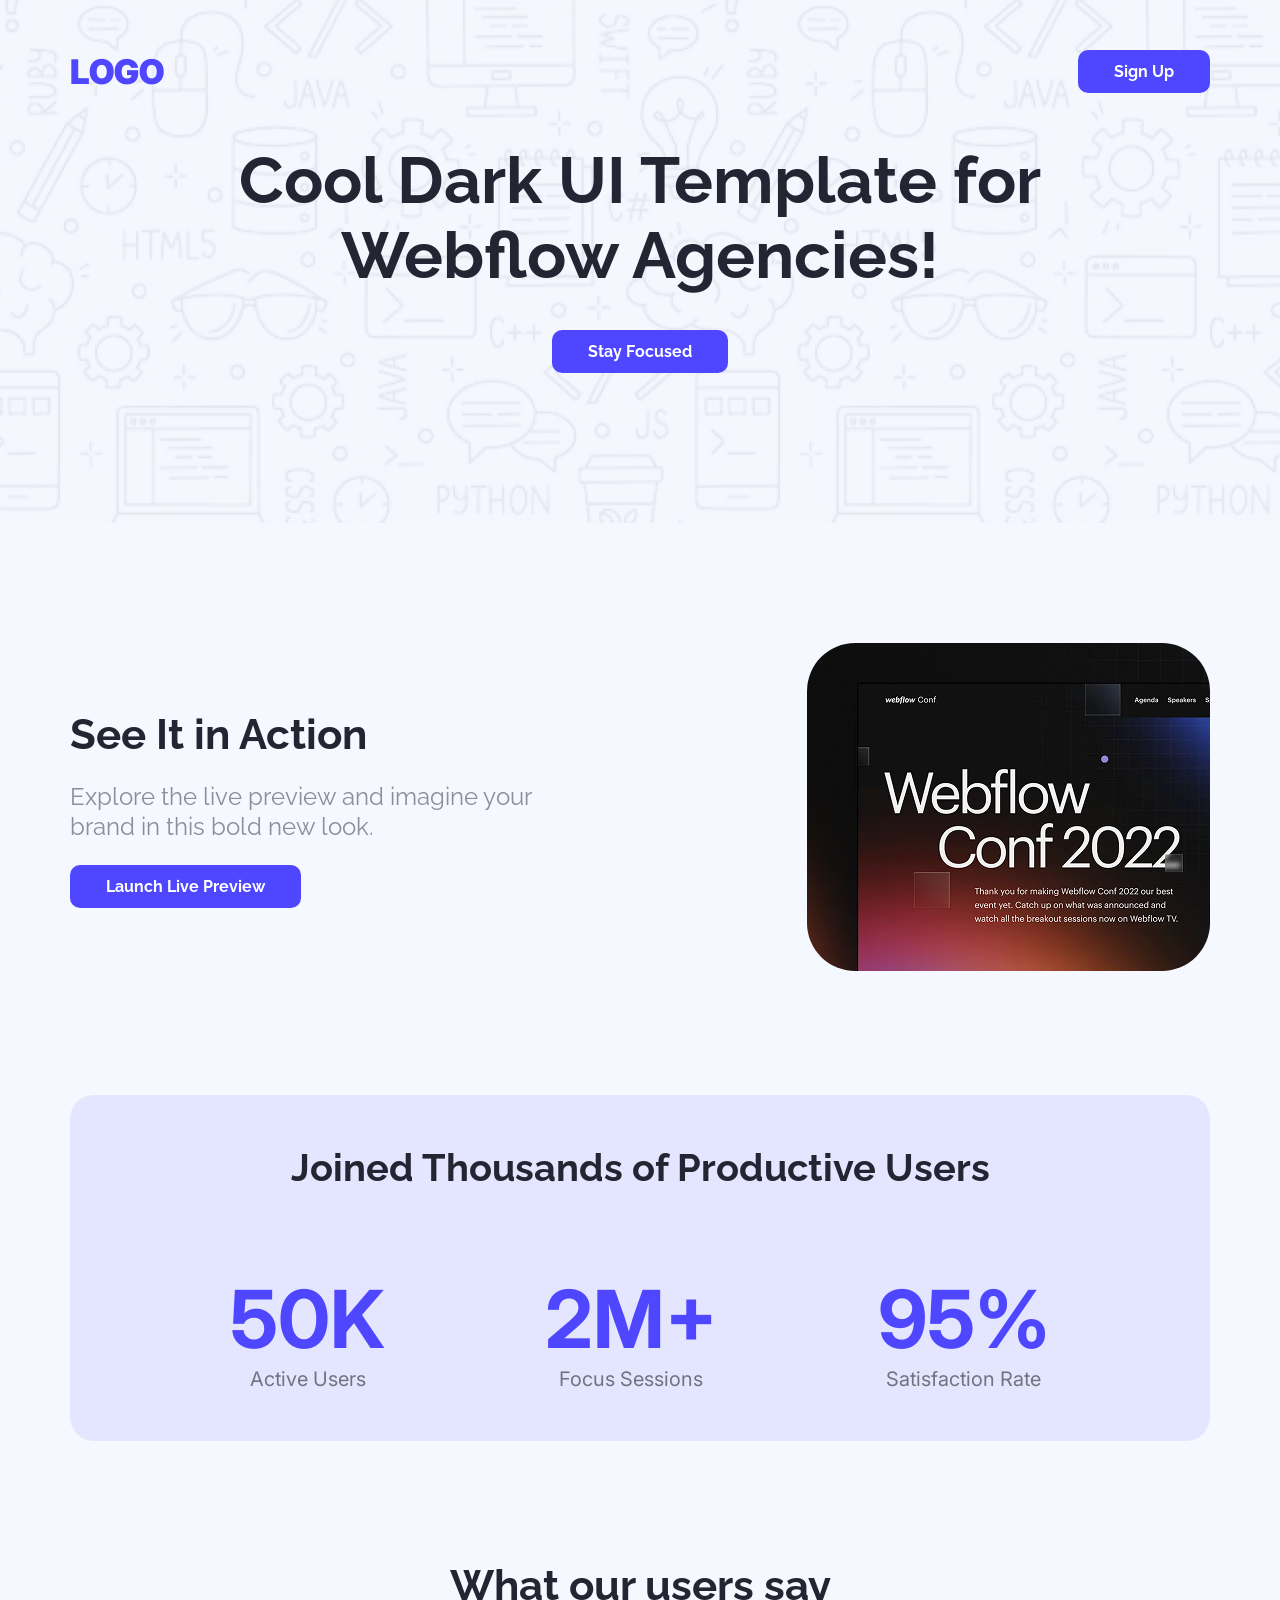
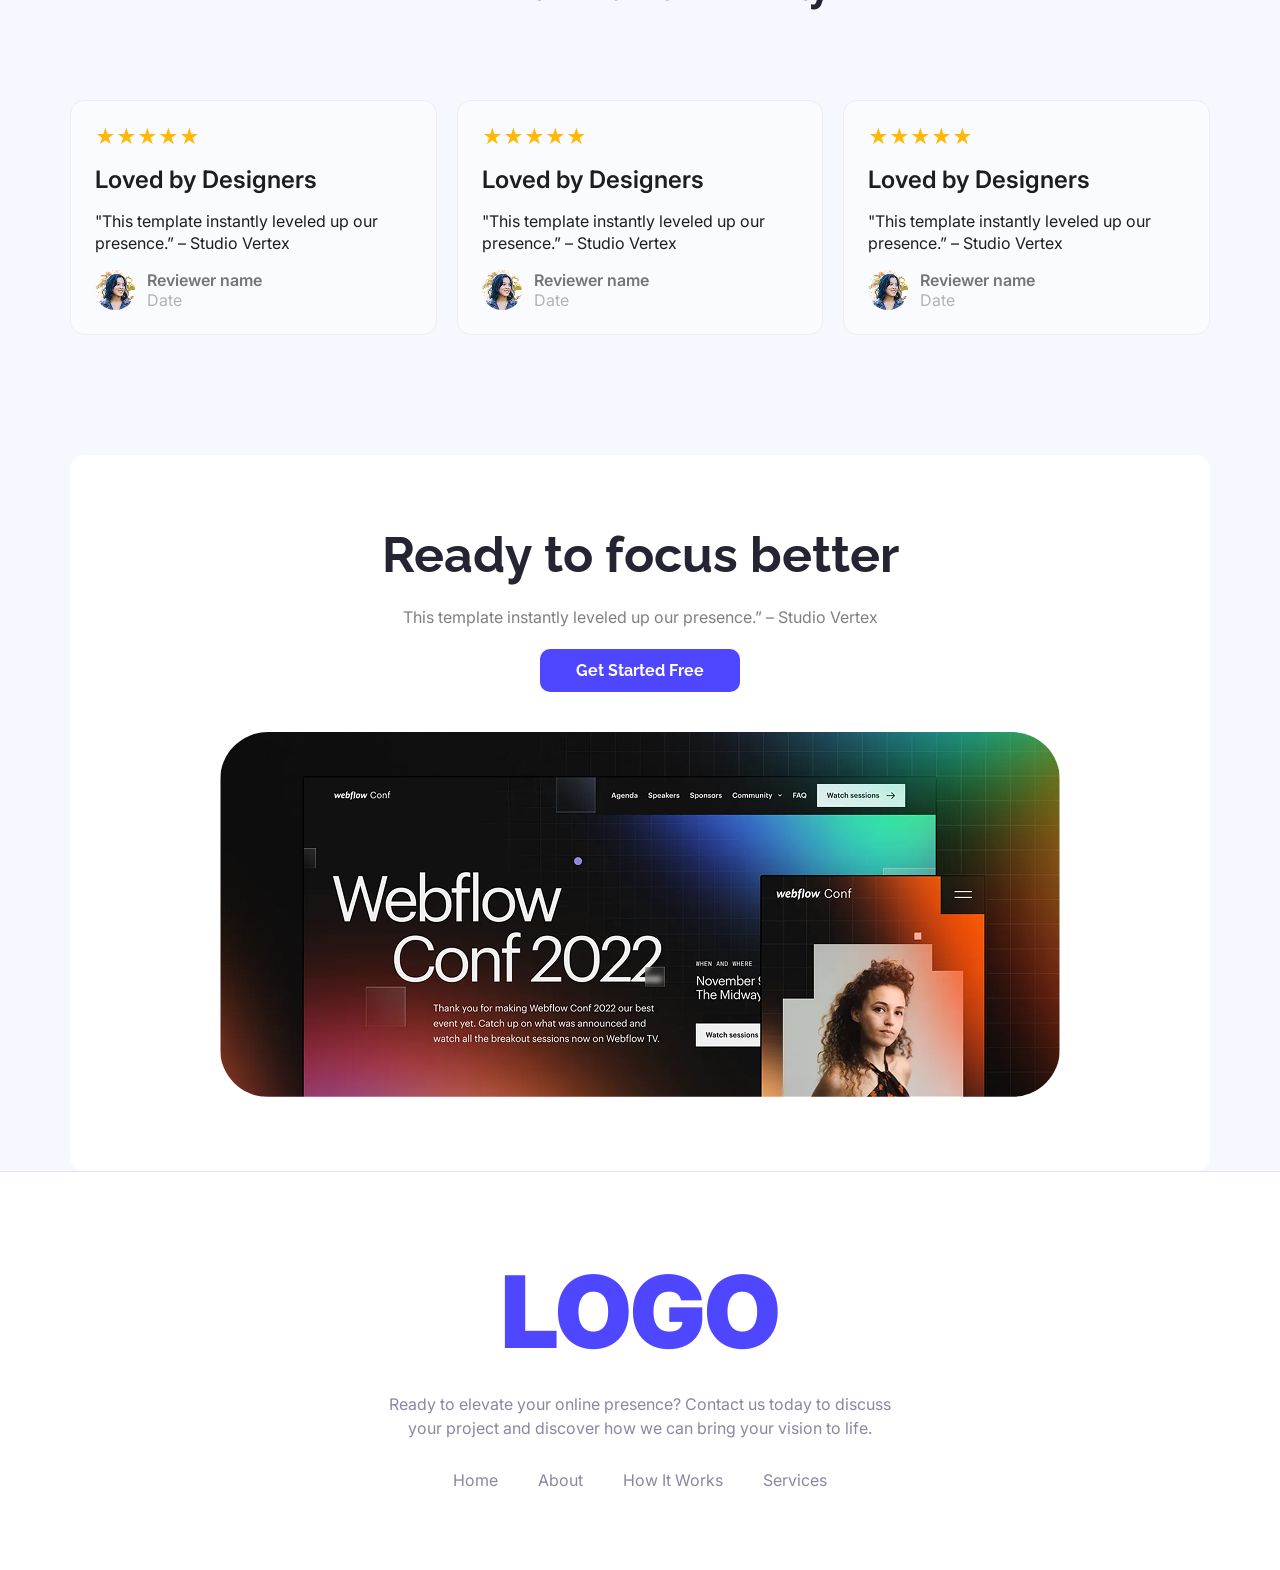
==== Assignment-1.html @ 6a6bd615 "added new assignment file" ====
<!DOCTYPE html>
<html lang="en">
<head>
    <meta charset="UTF-8">
    <meta name="viewport" content="width=device-width, initial-scale=1.0">
    <title>Webflow Agency Template</title>
    <link rel="stylesheet" href="style.css">
    <link rel="preconnect" href="https://fonts.googleapis.com">
    <link rel="preconnect" href="https://fonts.gstatic.com" crossorigin>
    <link href="https://fonts.googleapis.com/css2?family=Inter:wght@400;500;600;700;900&family=Raleway:wght@400;500;700&display=swap" rel="stylesheet">
</head>
<body>

    <div class="page-wrapper">

        <!-- Header and Hero Section -->
        <header class="hero-section">
            <nav class="navbar">
                <div class="logo">LOGO</div>
                <button class="btn btn-primary">Sign Up</button>
            </nav>
            <div class="hero-content">
                <h1>Cool Dark UI Template for Webflow Agencies!</h1>
                <button class="btn btn-primary">Stay Focused</button>
            </div>
        </header>

        <main>
            <!-- See It in Action Section -->
            <section class="action-section">
                <div class="action-content">
                    <h2>See It in Action</h2>
                    <p>Explore the live preview and imagine your brand in this bold new look.</p>
                    <button class="btn btn-primary">Launch Live Preview</button>
                </div>
                <div class="action-image">
                    <img src="images/wc-mini.png" alt="Webflow Conf 2022 Preview">
                </div>
            </section>

            <!-- Stats Section -->
            <section class="stats-section">
                <h3>Joined Thousands of Productive Users</h3>
                <div class="stats-grid">
                    <div class="stat-item">
                        <div class="stat-number">50K</div>
                        <div class="stat-label">Active Users</div>
                    </div>
                    <div class="stat-item">
                        <div class="stat-number">2M+</div>
                        <div class="stat-label">Focus Sessions</div>
                    </div>
                    <div class="stat-item">
                        <div class="stat-number">95%</div>
                        <div class="stat-label">Satisfaction Rate</div>
                    </div>
                </div>
            </section>

            <!-- Testimonials Section -->
            <section class="testimonials-section">
                <h4>What our users say</h4>
                <div class="testimonials-grid">
                    <div class="review-card">
                        <div class="rating">★★★★★</div>
                        <h5>Loved by Designers</h5>
                        <p>"This template instantly leveled up our presence.” – Studio Vertex</p>
                        <div class="reviewer">
                            <img src="images/avatar.png" alt="Reviewer">
                            <div class="reviewer-info">
                                <span class="reviewer-name">Reviewer name</span>
                                <span class="review-date">Date</span>
                            </div>
                        </div>
                    </div>
                    <div class="review-card">
                        <div class="rating">★★★★★</div>
                        <h5>Loved by Designers</h5>
                        <p>"This template instantly leveled up our presence.” – Studio Vertex</p>
                        <div class="reviewer">
                            <img src="images/avatar.png" alt="Reviewer">
                            <div class="reviewer-info">
                                <span class="reviewer-name">Reviewer name</span>
                                <span class="review-date">Date</span>
                            </div>
                        </div>
                    </div>
                    <div class="review-card">
                        <div class="rating">★★★★★</div>
                        <h5>Loved by Designers</h5>
                        <p>"This template instantly leveled up our presence.” – Studio Vertex</p>
                        <div class="reviewer">
                            <img src="images/avatar.png" alt="Reviewer">
                            <div class="reviewer-info">
                                <span class="reviewer-name">Reviewer name</span>
                                <span class="review-date">Date</span>
                            </div>
                        </div>
                    </div>
                </div>
            </section>

            <!-- Focus Section -->
            <section class="focus-section">
                <h6>Ready to focus better</h6>
                <p>This template instantly leveled up our presence.” – Studio Vertex</p>
                <button class="btn btn-primary">Get Started Free</button>
                <div class="focus-image">
                    <img src="images/wc-big.png" alt="Webflow Conf 2022 Large Preview">
                </div>
            </section>

            <!-- Contact Section -->
            
        </main>

        <!-- Footer Section -->
        <footer class="footer-section">
            <div class="footer-content">
                <div class="footer-logo">LOGO</div>
                <p>Ready to elevate your online presence? Contact us today to discuss your project and discover how we can bring your vision to life.</p>
                <nav class="footer-nav">
                    <a href="#">Home</a>
                    <a href="#">About</a>
                    <a href="#">How It Works</a>
                    <a href="#">Services</a>
                </nav>
            </div>
        </footer>

    </div>

</body>
</html>
---- style.css ----
/* Basic Reset & Global Styles */
* {
    margin: 0;
    padding: 0;
    box-sizing: border-box;
}

body {
    font-family: 'Inter', sans-serif;
    background-color: #F5F8FF;
    color: #252432;
}

.page-wrapper {
    width: 100%;
    max-width: 1440px;
    margin: 0 auto;
    overflow-x: hidden;
}

h1, h2, h3, h4, h5, h6 {
    font-family: 'Raleway', sans-serif;
    font-weight: 700;
}

p {
    color: rgba(37, 36, 50, 0.5);
    line-height: 1.5;
}

section {
    padding: 80px 0;
    display: flex;
    flex-direction: column;
    align-items: center;
    gap: 40px;
}

.btn {
    font-family: 'Raleway', sans-serif;
    font-weight: 700;
    font-size: 16px;
    color: #FFFFFF;
    background-color: #4E47FF;
    border: none;
    border-radius: 10px;
    padding: 12px 36px;
    cursor: pointer;
    text-align: center;
    transition: all 0.3s ease;
}

.btn:hover {
    background-color: #645EFF; /* A slightly lighter shade of the original blue */
    transform: translateY(-3px); /* Lifts the button up by 3 pixels */
    box-shadow: 0 4px 8px rgba(0, 0, 0, 0.15); /* Adds a subtle shadow for depth */
}

/* Header & Hero Section */
.hero-section {
    background-image: url('images/Hero-bg.png'); /* Replace with your hero background image */
    background-size: auto;
    background-repeat: repeat;
    background-position: center;
    background-color: rgba(78, 71, 255, 0.01);
    display: flex;
    flex-direction: column;
    align-items: center;
    padding-bottom: 150px;
}

.navbar {
    width: 1140px;
    display: flex;
    justify-content: space-between;
    align-items: center;
    padding: 50px 0;
}

.logo {
    font-family: 'Inter', sans-serif;
    font-weight: 900;
    font-size: 34px;
    color: #4E47FF;
}

.hero-content {
    display: flex;
    flex-direction: column;
    align-items: center;
    gap: 37px;
    text-align: center;
}

.hero-content h1 {
    font-size: 65px;
    line-height: 1.15;
    max-width: 905px;
}

/* Action Section */
.action-section {
    flex-direction: row;
    justify-content: space-between;
    align-items: center;
    width: 1140px;
    margin: 0 auto;
    padding: 120px 0;
}

.action-content {
    display: flex;
    flex-direction: column;
    align-items: flex-start;
    gap: 23px;
    max-width: 517px;
}

.action-content h2 {
    font-size: 42px;
}

.action-content p {
    font-family: 'Raleway', sans-serif;
    font-size: 24px;
    line-height: 1.25;
}

.action-image img {
    width: 403px;
    height: 328px;
    border-radius: 48px;
    object-fit: cover;
}

/* Stats Section */
.stats-section {
    background: rgba(78, 71, 255, 0.1);
    border-radius: 24px;
    width: 1140px;
    margin: 0 auto;
    padding: 50px 80px;
    text-align: center;
}

.stats-section h3 {
    font-size: 38px;
    margin-bottom: 40px;
}

.stats-grid {
    display: flex;
    justify-content: space-around;
    align-items: center;
    width: 100%;
}

.stat-item {
    display: flex;
    flex-direction: column;
    align-items: center;
}

.stat-number {
    font-family: 'Inter', sans-serif;
    font-weight: 700;
    font-size: 80px;
    color: #4E47FF;
}

.stat-label {
    font-size: 20px;
    color: rgba(0, 0, 0, 0.5);
}

/* Testimonials Section */
.testimonials-section {
    width: 1140px;
    margin: 0 auto;
    padding: 120px 0;
}

.testimonials-section h4 {
    font-size: 42px;
    text-align: center;
    margin-bottom: 50px;
}

.testimonials-grid {
    display: flex;
    gap: 20px;
    width: 100%;
}

.review-card {
    background: rgba(255, 255, 255, 0.5);
    border: 1px solid #F2EDED;
    border-radius: 14px;
    padding: 24px;
    display: flex;
    flex-direction: column;
    gap: 16px;
    flex: 1;
}

.review-card .rating {
    color: #FFB805;
    font-size: 20px;
}

.review-card h5 {
    font-family: 'Inter', sans-serif;
    font-weight: 600;
    font-size: 24px;
    color: #1E1E1E;
}

.review-card p {
    font-size: 16px;
    line-height: 1.4;
    color: #1E1E1E;
    flex-grow: 1;
}

.reviewer {
    display: flex;
    align-items: center;
    gap: 12px;
}

.reviewer img {
    width: 40px;
    height: 40px;
    border-radius: 50%;
    object-fit: cover;
}

.reviewer-info {
    display: flex;
    flex-direction: column;
}

.reviewer-name {
    font-weight: 600;
    font-size: 16px;
    color: #757575;
}

.review-date {
    font-size: 16px;
    color: #B3B3B3;
}

/* Focus Section */
.focus-section {
    background-color: #FFFFFF;
    border-radius: 14px;
    width: 1140px;
    margin: 0 auto;
    padding: 70px;
    gap: 20px;
}

.focus-section h6 {
    font-size: 50px;
    line-height: 1.2;
}

.focus-section p {
    font-size: 16px;
    color: rgba(0, 0, 0, 0.5);
}

.focus-image img {
    width: 840px;
    border-radius: 48px;
    margin-top: 20px;
}

/* Contact Section */
.contact-section {
    flex-direction: row;
    width: 1140px;
    margin: 0 auto;
    justify-content: space-between;
    align-items: center;
    padding: 120px 0;
    gap: 100px;
}

.contact-heading h2 {
    font-size: 97px;
    line-height: 1.2;
    color: #000000;
}

.contact-form {
    display: flex;
    flex-direction: column;
    gap: 19px;
    width: 497px;
}

.form-group {
    display: flex;
    flex-direction: column;
    gap: 10px;
}

.form-group label {
    font-family: 'Inter', sans-serif;
    font-weight: 500;
    font-size: 18px;
    color: #000000;
}

.form-group input,
.form-group textarea {
    background: #FFFFFF;
    border: 1px solid #D6DDED;
    border-radius: 10px;
    padding: 20px 32px;
    font-family: 'Inter', sans-serif;
    font-size: 20px;
    color: rgba(0, 0, 0, 0.8);
}

.form-group input::placeholder,
.form-group textarea::placeholder {
    color: rgba(0, 0, 0, 0.5);
}

.form-group textarea {
    height: 135px;
    resize: vertical;
}

.btn-full {
    width: 100%;
    padding: 19px 0;
}

/* Footer Section */
.footer-section {
    background-color: #FFFFFF;
    border-top: 1px solid rgba(0, 0, 0, 0.1);
    padding: 80px 0;
}

.footer-content {
    display: flex;
    flex-direction: column;
    align-items: center;
    gap: 20px;
    text-align: center;
    max-width: 531px;
    margin: 0 auto;
}

.footer-logo {
    font-family: 'Inter', sans-serif;
    font-weight: 900;
    font-size: 100px;
    line-height: 1.2;
    color: #4E47FF;
}

.footer-content p {
    font-size: 16px;
    line-height: 1.5;
    color: #8987A1;
}

.footer-nav {
    display: flex;
    gap: 40px;
    margin-top: 10px;
}

.footer-nav a {
    text-decoration: none;
    font-family: 'Inter', sans-serif;
    font-size: 16px;
    color: #8987A1;
}
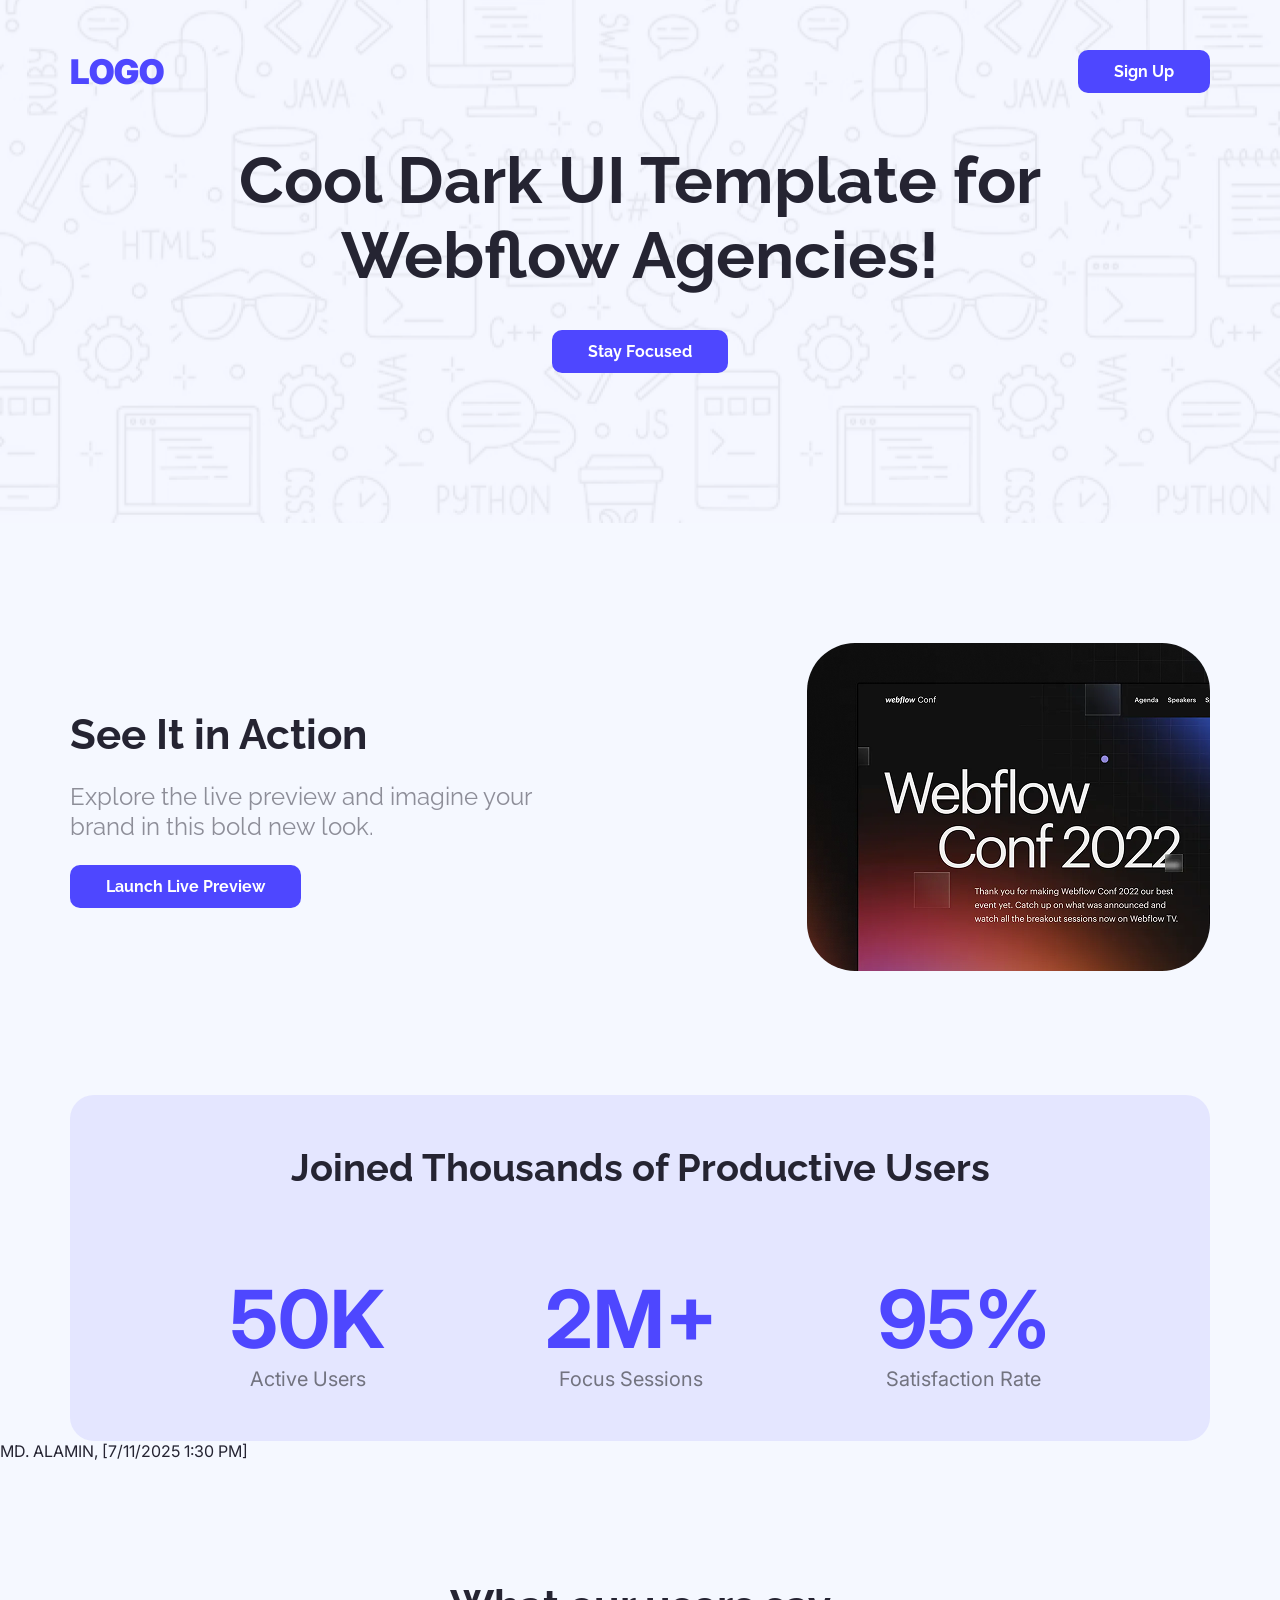
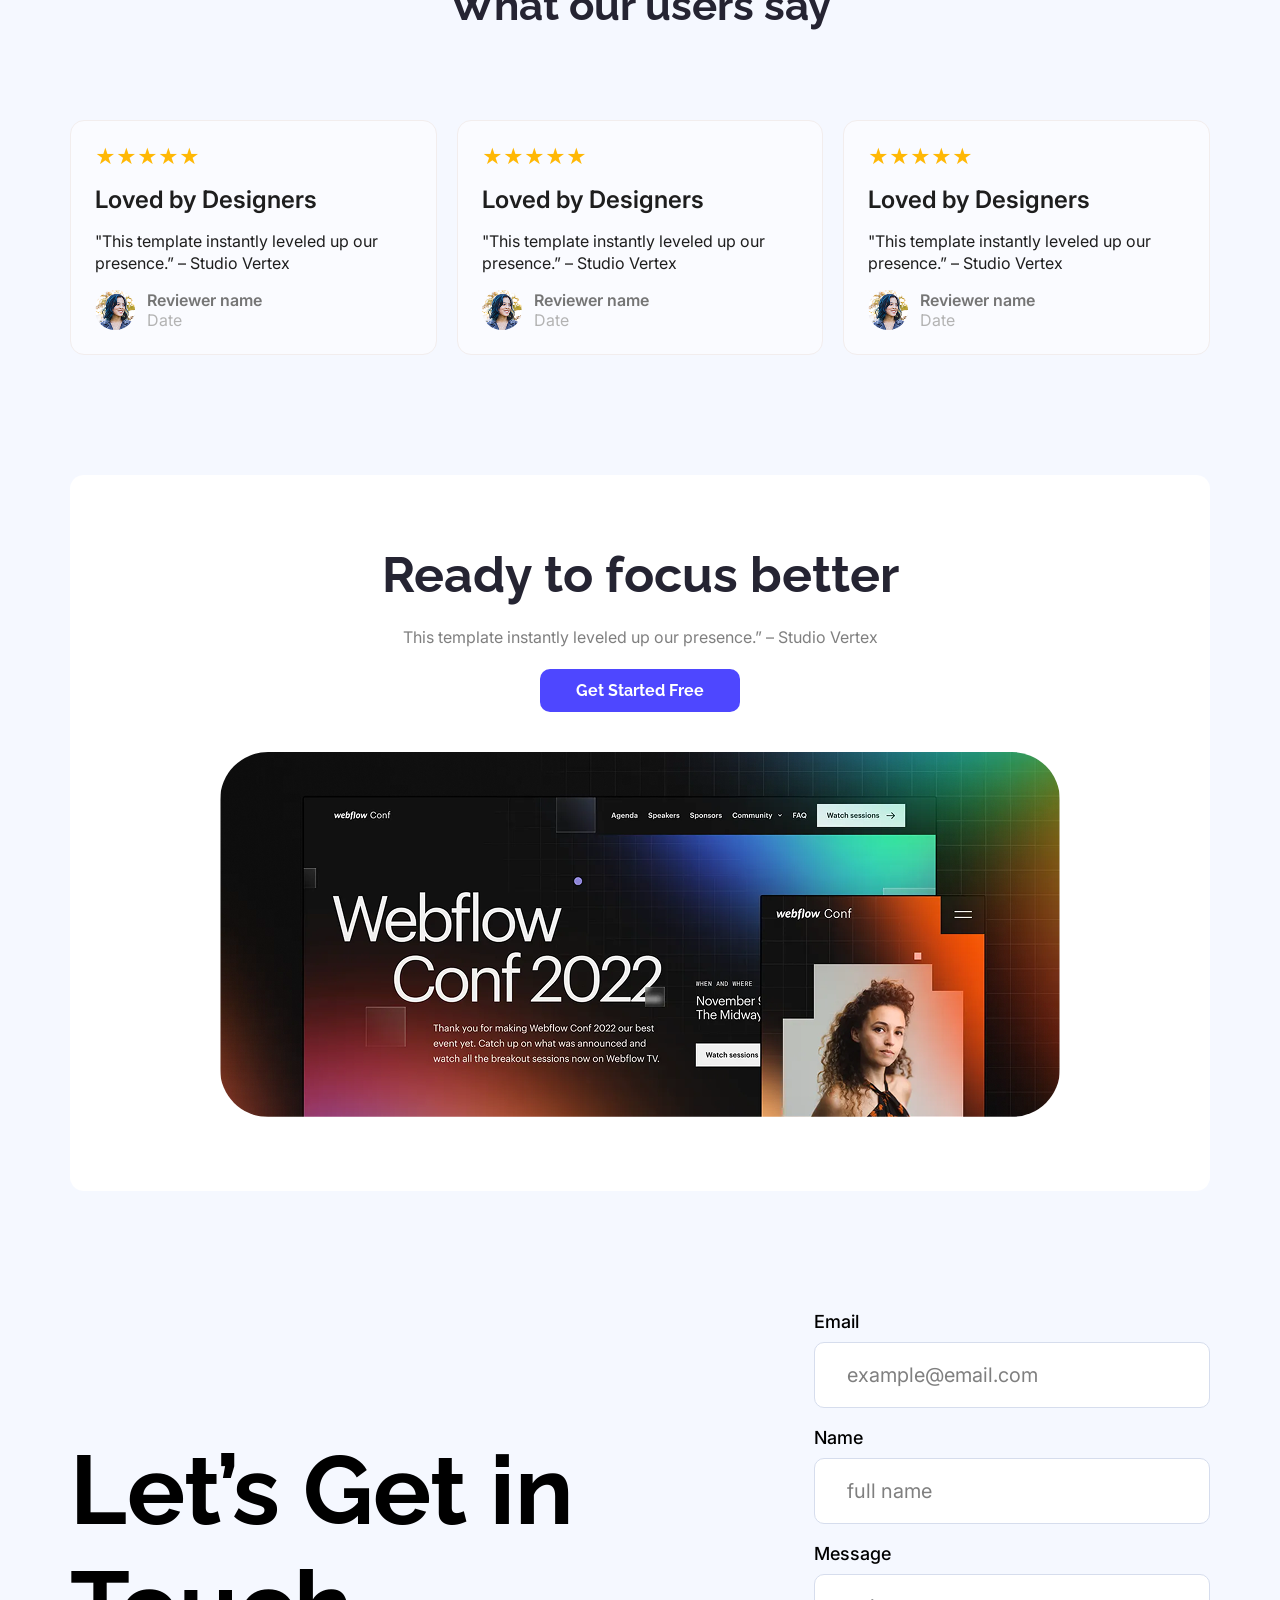
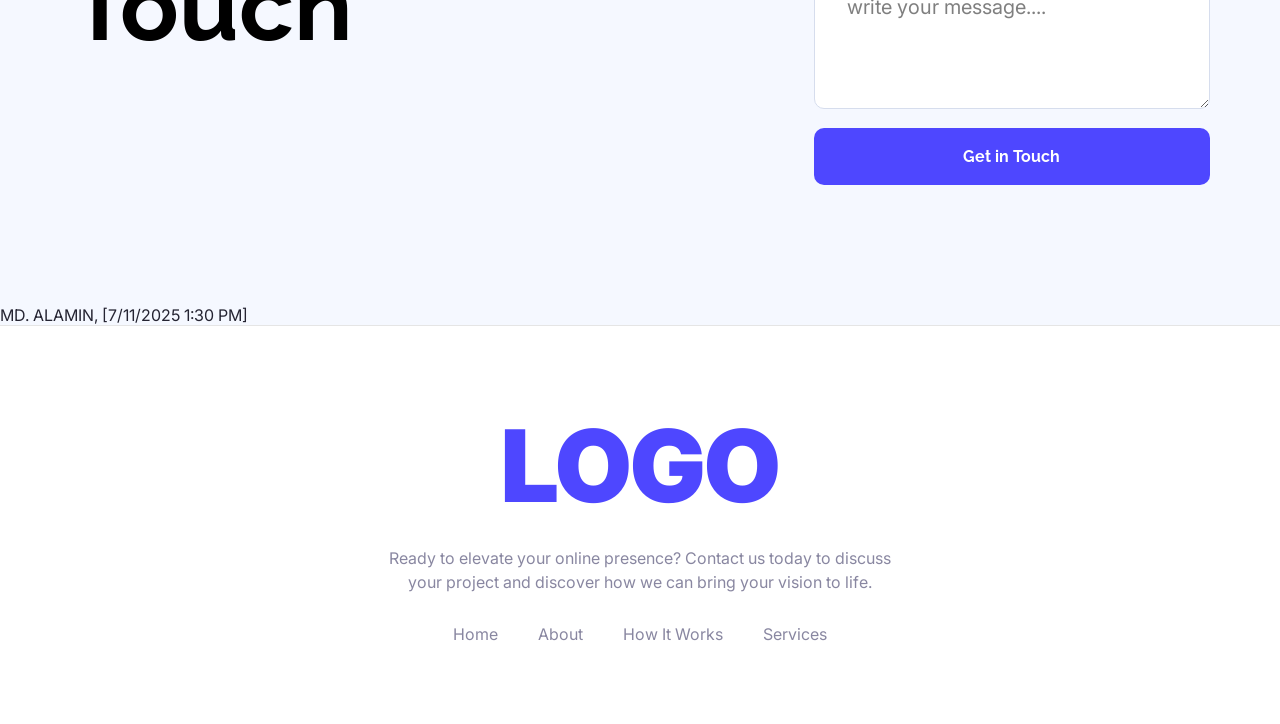
==== commit 77dcaeff: "add new code" ====
--- a/Assignment-1.html
+++ b/Assignment-1.html
@@ -57,7 +57,8 @@
                 </div>
             </section>
 
-            <!-- Testimonials Section -->
+MD. ALAMIN, [7/11/2025 1:30 PM]
+<!-- Testimonials Section -->
             <section class="testimonials-section">
                 <h4>What our users say</h4>
                 <div class="testimonials-grid">
@@ -111,10 +112,30 @@
             </section>
 
             <!-- Contact Section -->
-            
+            <section class="contact-section">
+                <div class="contact-heading">
+                    <h2>Let’s Get in Touch</h2>
+                </div>
+                <form class="contact-form">
+                    <div class="form-group">
+                        <label for="email">Email</label>
+                        <input type="email" id="email" placeholder="example@email.com">
+                    </div>
+                    <div class="form-group">
+                        <label for="name">Name</label>
+                        <input type="text" id="name" placeholder="full name">
+                    </div>
+                    <div class="form-group">
+                        <label for="message">Message</label>
+                        <textarea id="message" placeholder="write your message...."></textarea>
+                    </div>
+                    <button type="submit" class="btn btn-primary btn-full">Get in Touch</button>
+                </form>
+            </section>
         </main>
 
-        <!-- Footer Section -->
+MD. ALAMIN, [7/11/2025 1:30 PM]
+<!-- Footer Section -->
         <footer class="footer-section">
             <div class="footer-content">
                 <div class="footer-logo">LOGO</div>
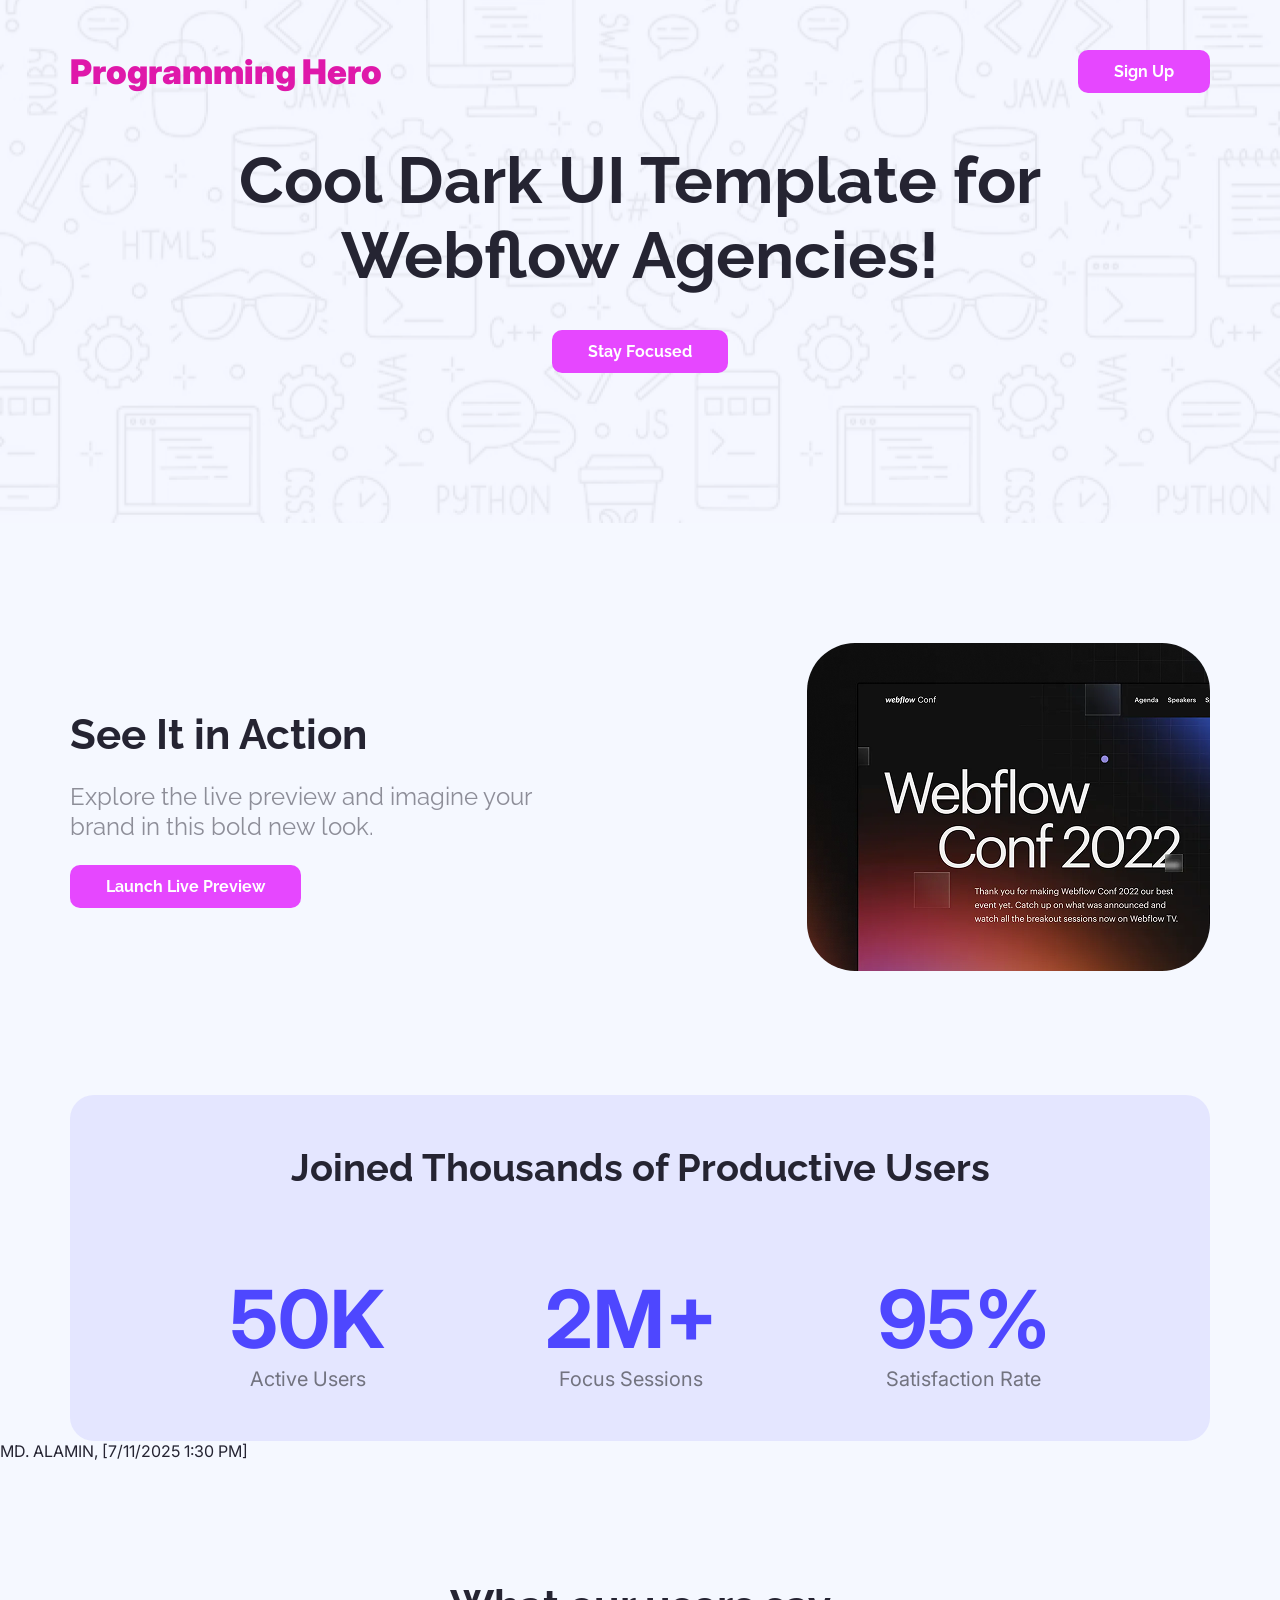
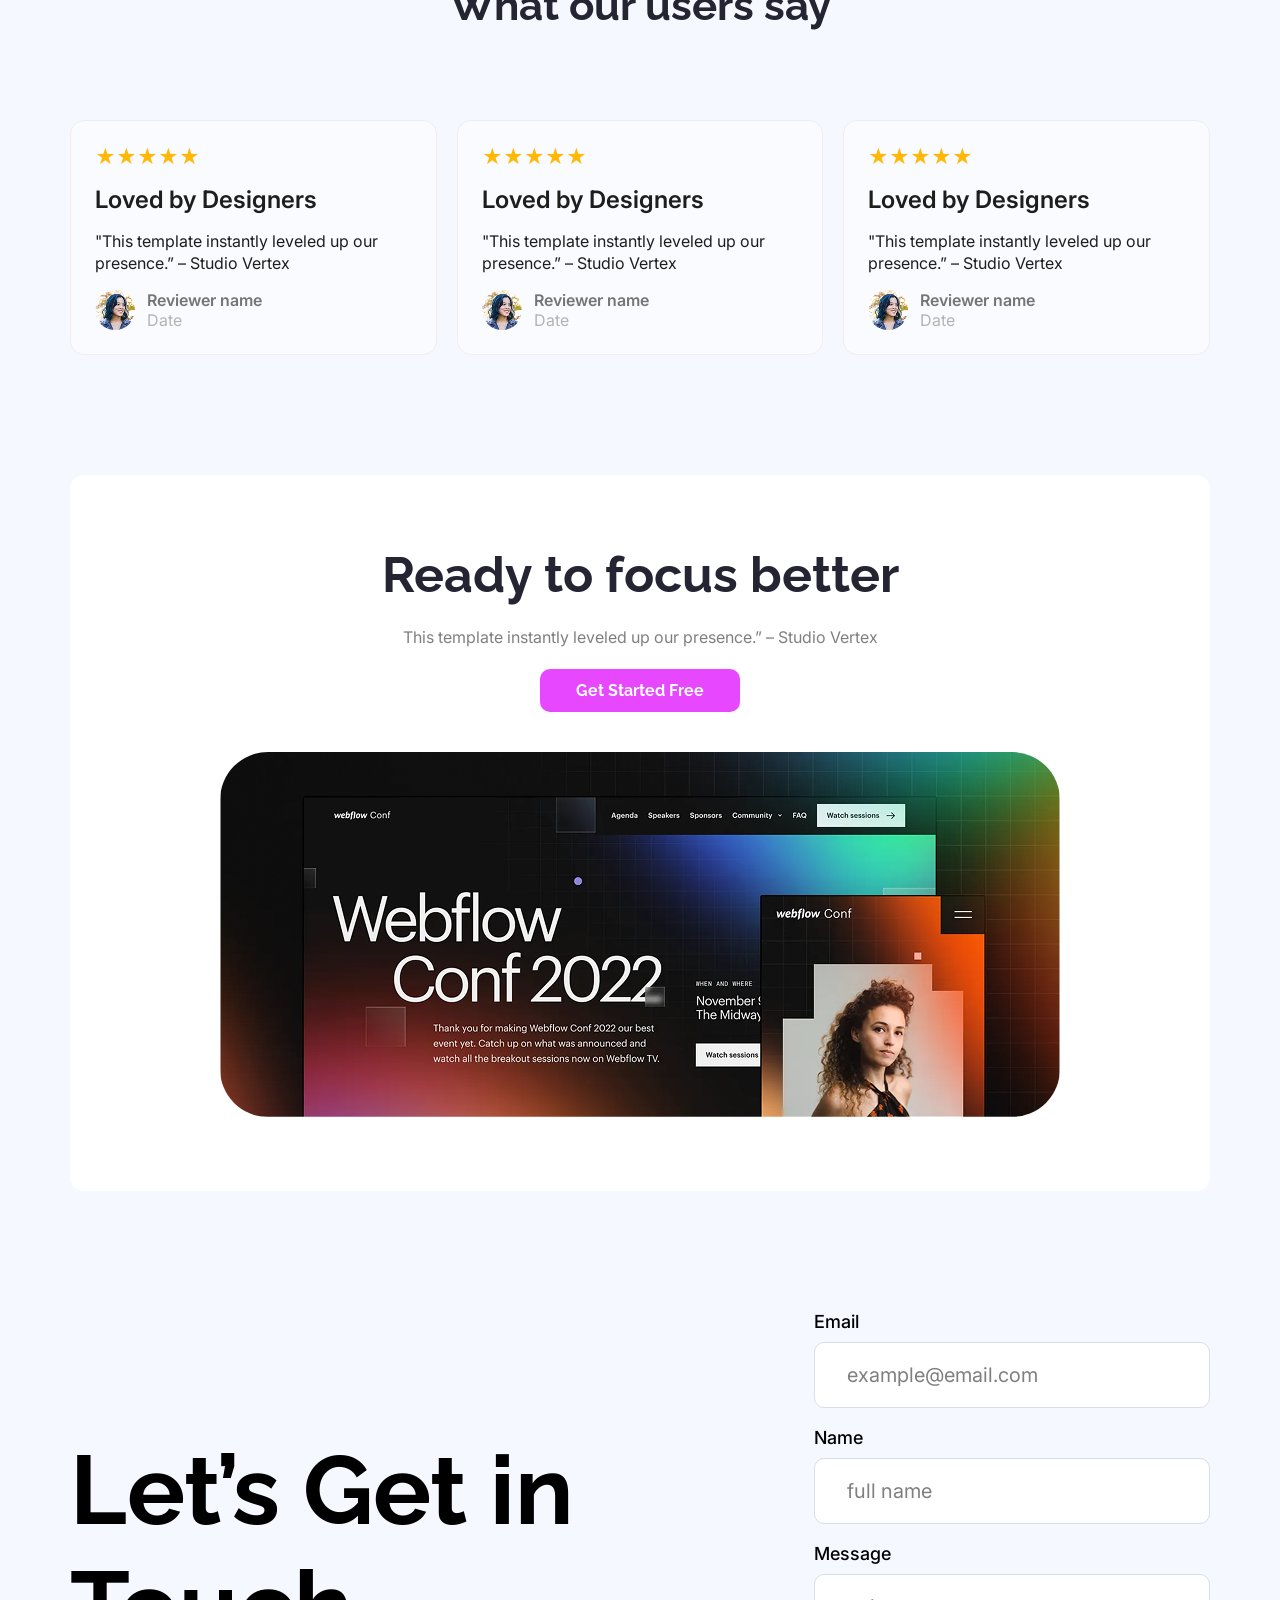
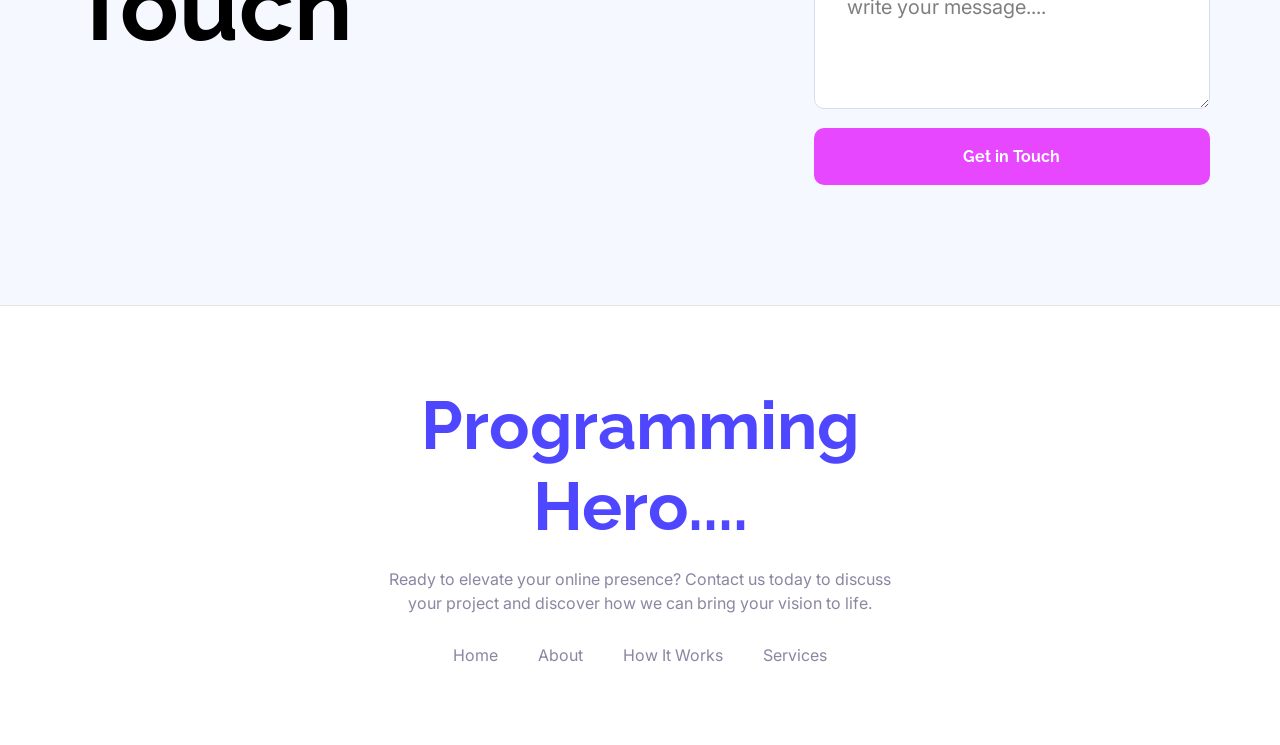
==== commit 6f783531: "customise this code" ====
--- a/Assignment-1.html
+++ b/Assignment-1.html
@@ -16,7 +16,7 @@
         <!-- Header and Hero Section -->
         <header class="hero-section">
             <nav class="navbar">
-                <div class="logo">LOGO</div>
+                <div class="logo">Programming Hero</div>
                 <button class="btn btn-primary">Sign Up</button>
             </nav>
             <div class="hero-content">
@@ -134,11 +134,10 @@
             </section>
         </main>
 
-MD. ALAMIN, [7/11/2025 1:30 PM]
 <!-- Footer Section -->
         <footer class="footer-section">
             <div class="footer-content">
-                <div class="footer-logo">LOGO</div>
+                <div class="footer-logo"><h6>Programming Hero....</h6></div>
                 <p>Ready to elevate your online presence? Contact us today to discuss your project and discover how we can bring your vision to life.</p>
                 <nav class="footer-nav">
                     <a href="#">Home</a>
--- a/style.css
+++ b/style.css
@@ -41,7 +41,7 @@
     font-weight: 700;
     font-size: 16px;
     color: #FFFFFF;
-    background-color: #4E47FF;
+    background-color: #e647ff;
     border: none;
     border-radius: 10px;
     padding: 12px 36px;
@@ -81,7 +81,7 @@
     font-family: 'Inter', sans-serif;
     font-weight: 900;
     font-size: 34px;
-    color: #4E47FF;
+    color: #df18aa;
 }
 
 .hero-content {
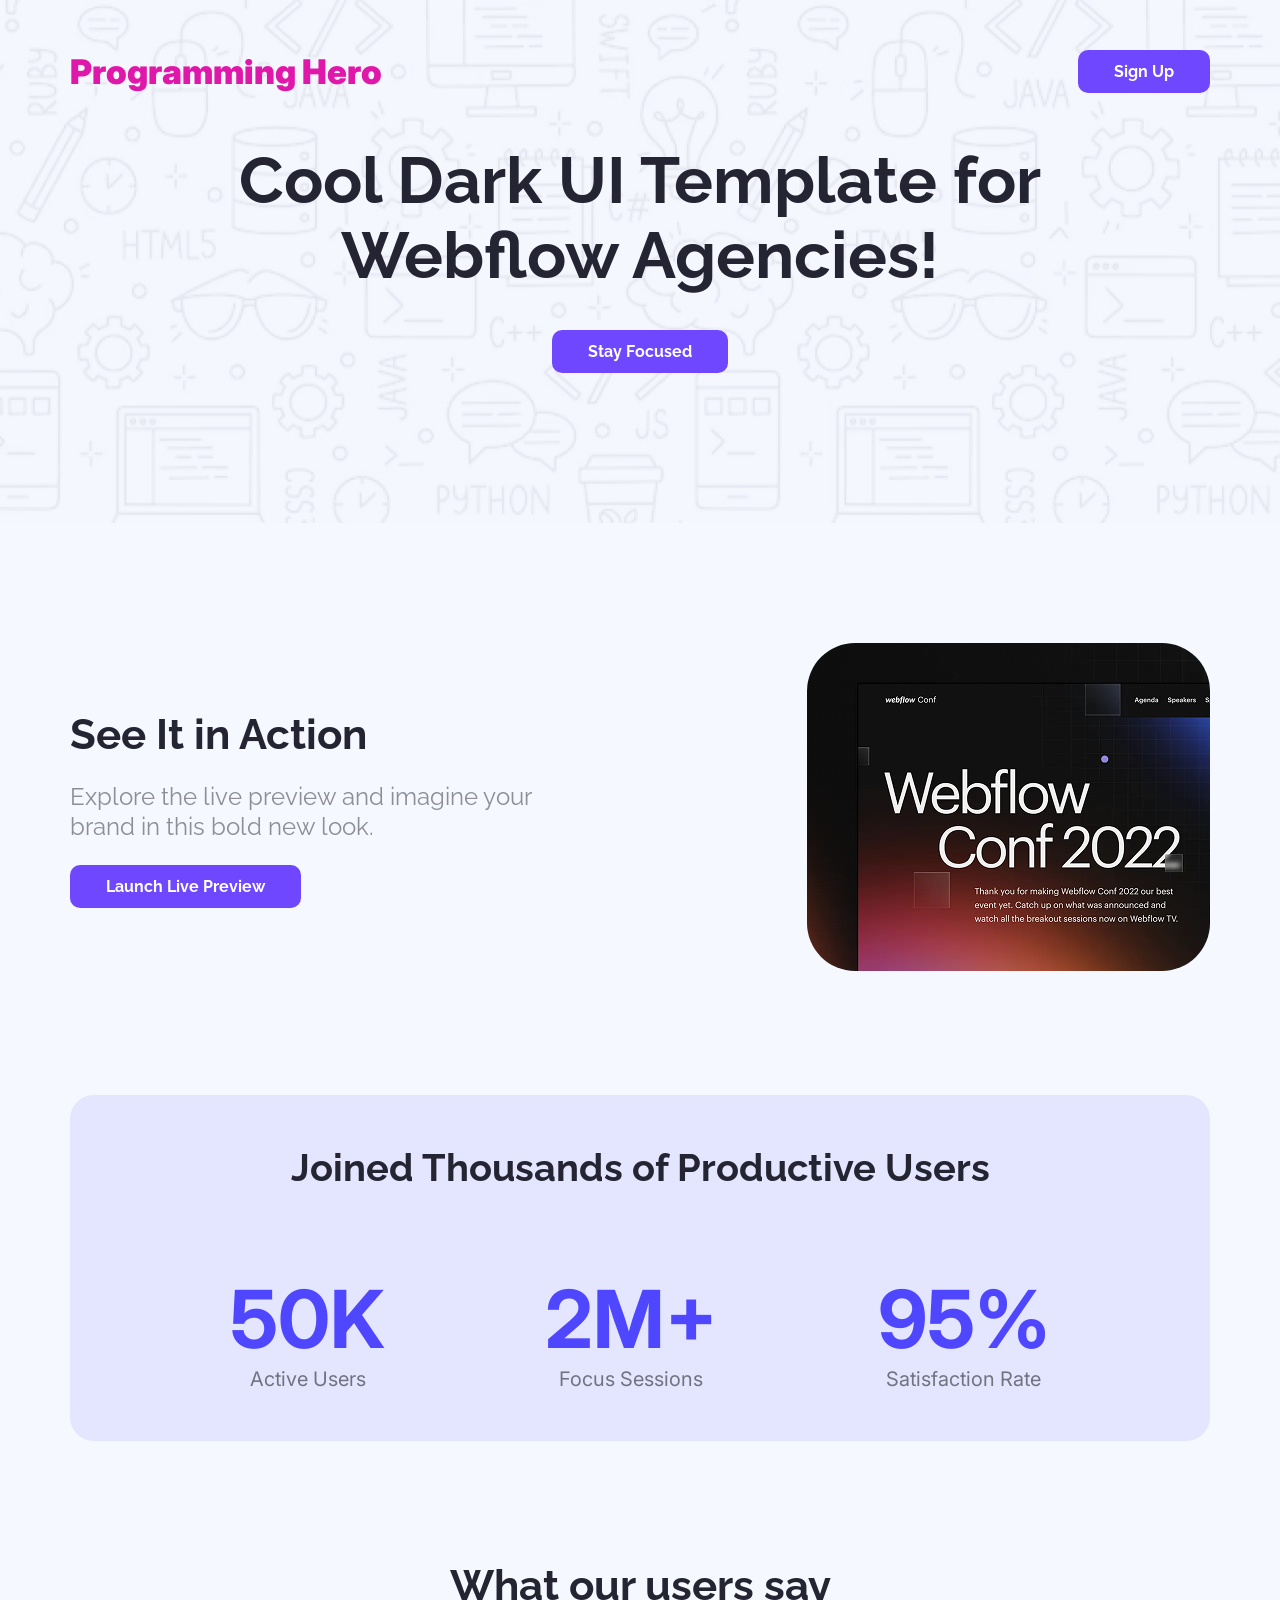
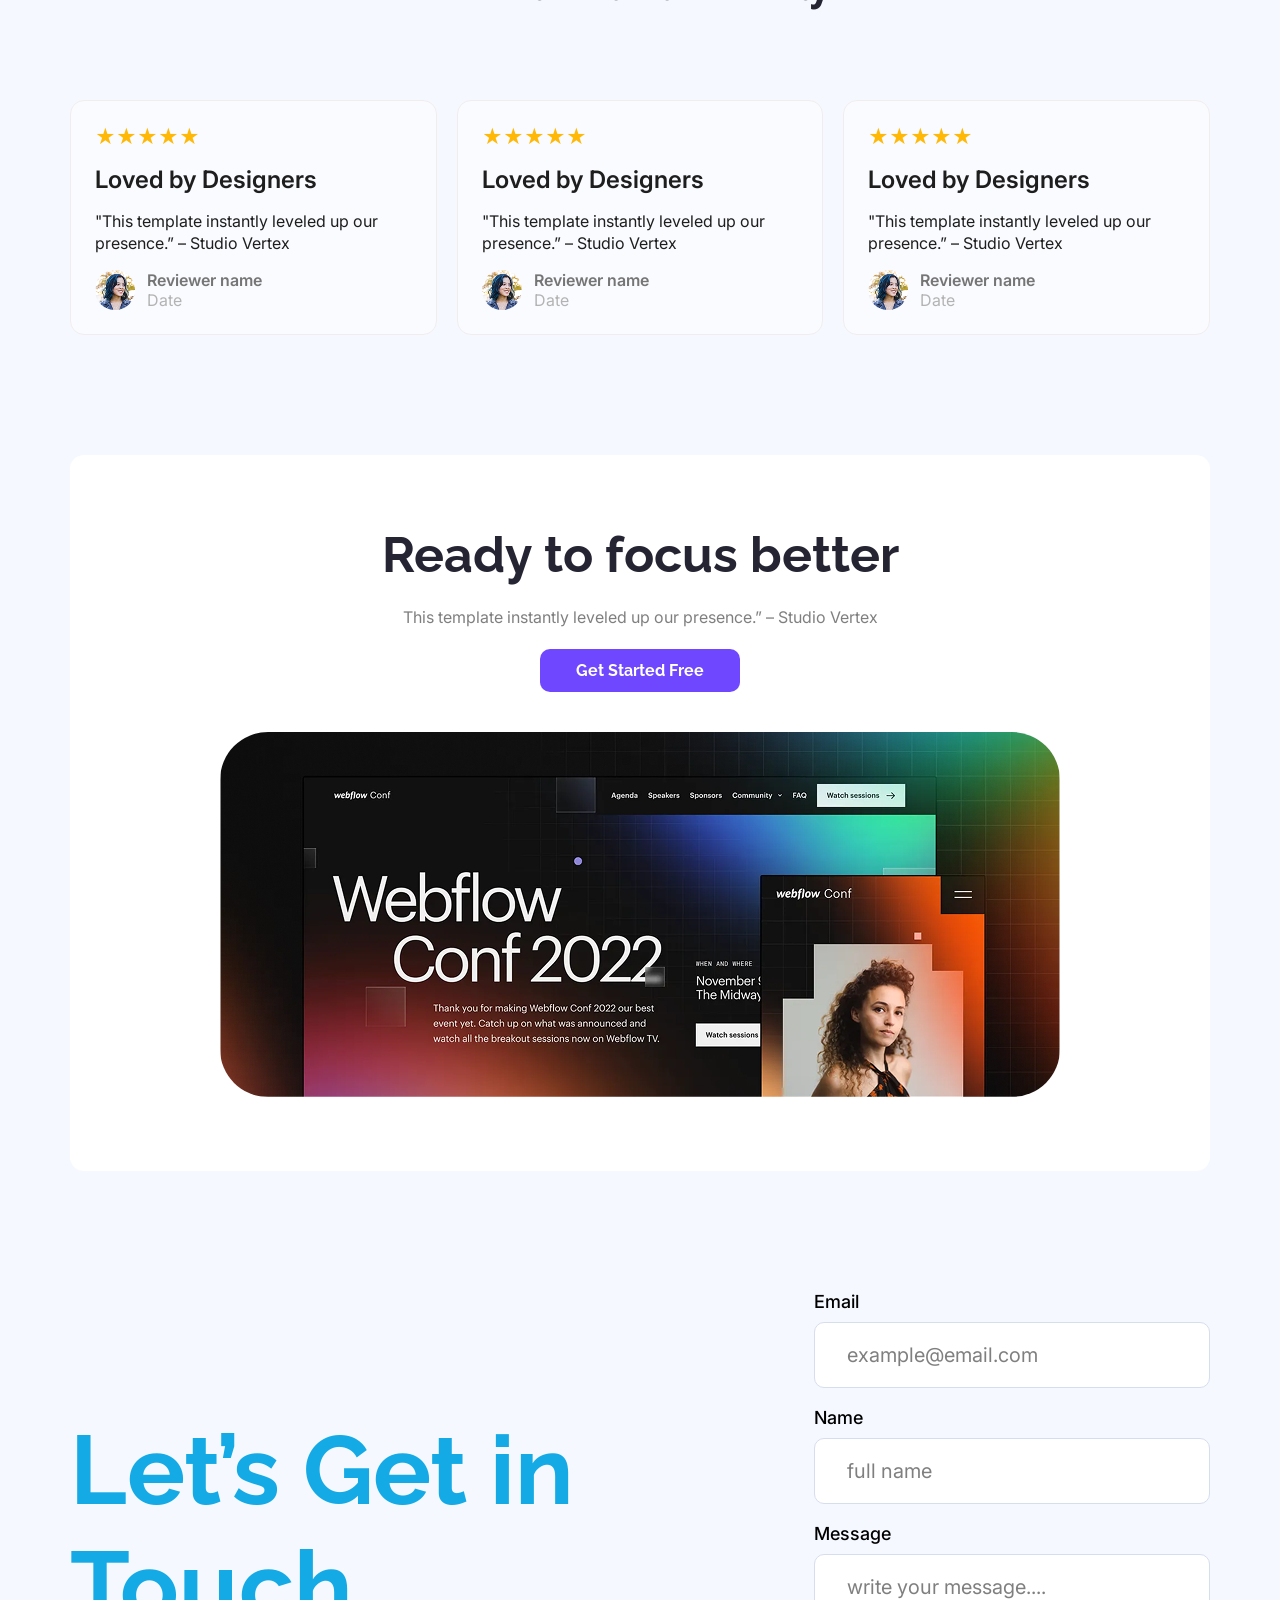
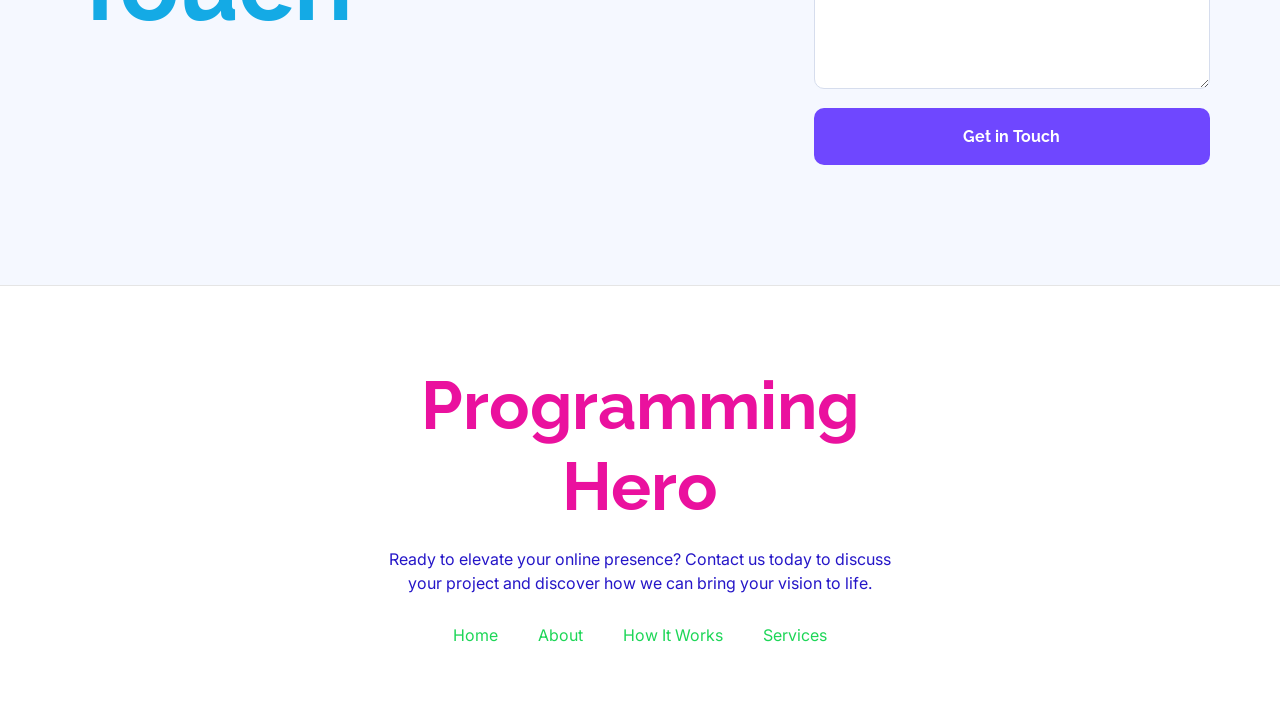
==== commit 8b8489db: "finaly updated html and css code" ====
--- a/Assignment-1.html
+++ b/Assignment-1.html
@@ -56,8 +56,6 @@
                     </div>
                 </div>
             </section>
-
-MD. ALAMIN, [7/11/2025 1:30 PM]
 <!-- Testimonials Section -->
             <section class="testimonials-section">
                 <h4>What our users say</h4>
@@ -137,7 +135,7 @@
 <!-- Footer Section -->
         <footer class="footer-section">
             <div class="footer-content">
-                <div class="footer-logo"><h6>Programming Hero....</h6></div>
+                <div class="footer-logo"><h6>Programming Hero</h6></div>
                 <p>Ready to elevate your online presence? Contact us today to discuss your project and discover how we can bring your vision to life.</p>
                 <nav class="footer-nav">
                     <a href="#">Home</a>
--- a/style.css
+++ b/style.css
@@ -41,7 +41,7 @@
     font-weight: 700;
     font-size: 16px;
     color: #FFFFFF;
-    background-color: #e647ff;
+    background-color: #6f47ff;
     border: none;
     border-radius: 10px;
     padding: 12px 36px;
@@ -291,7 +291,7 @@
 .contact-heading h2 {
     font-size: 97px;
     line-height: 1.2;
-    color: #000000;
+    color: #14aae5;
 }
 
 .contact-form {
@@ -362,13 +362,13 @@
     font-weight: 900;
     font-size: 100px;
     line-height: 1.2;
-    color: #4E47FF;
+    color: #ea119e;
 }
 
 .footer-content p {
     font-size: 16px;
     line-height: 1.5;
-    color: #8987A1;
+    color: #2516c8;
 }
 
 .footer-nav {
@@ -381,5 +381,5 @@
     text-decoration: none;
     font-family: 'Inter', sans-serif;
     font-size: 16px;
-    color: #8987A1;
+    color: #1dd657;
 }
